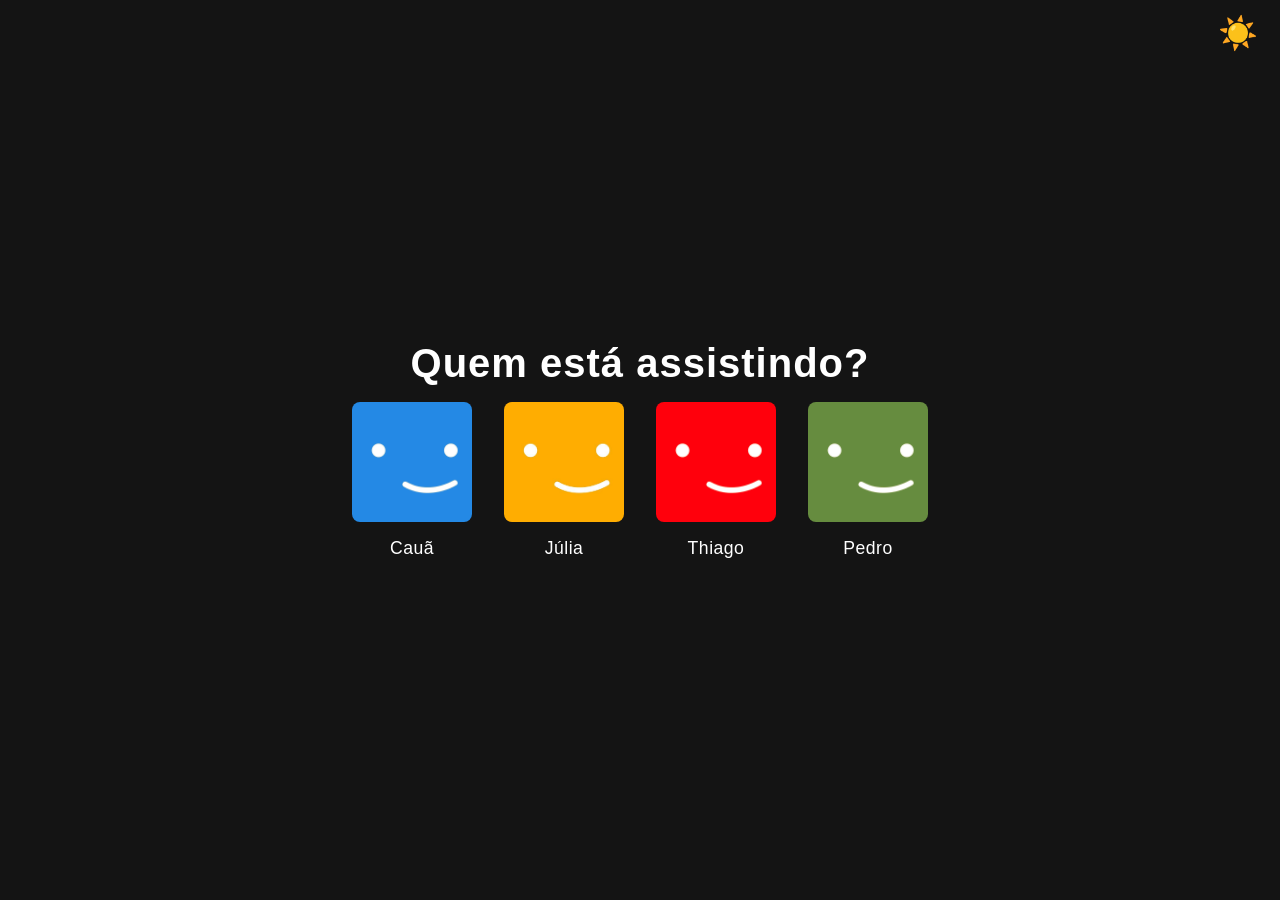
==== index.html @ ebf430b6 "Add files via upload" ====
<!DOCTYPE html>
<html lang="pt-br">
<head>
    <meta charset="UTF-8">
    <meta name="viewport" content="width=device-width, initial-scale=1.0">
    <title>Netflix</title>
    <link rel="stylesheet" href="style.css">
</head>
<body>
    <main>
        <div class="theme-toggle-container">
            <h1>Quem está assistindo?</h1>
            <button id="themeToggle" aria-label="Alternar entre modo escuro e claro">☀️</button>
        </div>
        <section aria-label="Perfis disponíveis">
            <ul class="profiles">
                        <li>
                            <a href="/catalogo/catalogo.html" class="profile">
                                <figure>
                                    <img src="/assets/perfil-1.jpg" alt="Perfil do Cauã">
                                    <figcaption>Cauã</figcaption>
                                </figure>
                            </a>
                        </li>
                        <li>
                            <a href="/catalogo/catalogo.html" class="profile">
                                <figure>
                                    <img src="/assets/perfil-2.jpg" alt="Perfil da Júlia">
                                    <figcaption>Júlia</figcaption>
                                </figure>
                            </a>
                        </li>
                        <li>
                            <a href="/catalogo/catalogo.html" class="profile">
                                <figure>
                                    <img src="/assets/perfil-3.jpg" alt="Perfil do Thiago">
                                    <figcaption>Thiago</figcaption>
                                </figure>
                            </a>
                        </li>
                        <li>
                            <a href="/catalogo/catalogo.html" class="profile">
                                <figure>
                                    <img src="/assets/perfil-4.jpg" alt="Perfil do Pedro">
                                    <figcaption>Pedro</figcaption>
                                </figure>
                            </a>
                        </li>
            </ul>
        </section>
    </main>
    <script src="index.js"></script>
</body>
</html>
---- style.css ----
:root {
    --bg-color: #141414;
    --text-color: #fff;
    --card-color: #222;
    --border-hover: #fff;
    --toggle-bg: #fff;
    --toggle-color: #141414;
}

body {
    background: var(--bg-color); /* Define a cor de fundo da página */
    color: var(--text-color); /* Define a cor do texto principal */
    font-family: 'Segoe UI', Arial, Helvetica, sans-serif; /* Define a fonte usada no site */
    margin: 0; /* Remove a margem padrão do body */
    min-height: 100vh; /* Garante que o body ocupe pelo menos toda a altura da tela */
    transition: background 0.25s ease, color 0.25s ease;
}

body.light-mode {
    --bg-color: #f2f2f2;
    --text-color: #1a1a1a;
    --card-color: #000000;
    --border-hover: #1a1a1a;
    --toggle-bg: #1a1a1a;
    --toggle-color: #fff;
}

body.dark-mode {
    --bg-color: #141414;
    --text-color: #fff;
    --card-color: #222;
    --border-hover: #fff;
    --toggle-bg: #fff;
    --toggle-color: #141414;
}

.theme-toggle-container {
    width: 100%;
    max-width: 600px;
    margin-bottom: 1rem;
    display: flex;
    align-items: center;
    justify-content: center;
    position: relative;
}

.theme-toggle-container h1 {
    width: 100%;
    text-align: center;
    margin: 0;
}

#themeToggle {
    position: fixed;
    top: 0.8rem;
    right: 1.5rem;
    z-index: 1000;
    background: transparent;
    color: inherit;
    border: none;
    border-radius: 50%;
    padding: 0.15rem;
    font-size: 2rem;
    line-height: 1;
    width: 2.5rem;
    height: 2.5rem;
    display: grid;
    place-items: center;
    cursor: pointer;
    transition: transform 0.2s ease, opacity 0.2s ease;
}

#themeToggle:hover {
    opacity: 0.8;
    transform: scale(1.05);
}

main {
    display: flex;
    /* Usa flexbox para layout */
    flex-direction: column;
    /* Organiza os elementos em coluna */
    align-items: center;
    /* Centraliza os itens horizontalmente */
    justify-content: center;
    /* Centraliza os itens verticalmente */
    min-height: 100vh;
    /* Garante altura mínima de 100% da tela */
}

h1 {
    font-size: 2.5rem;
    /* Define o tamanho da fonte do título */
    font-weight: bold;
    /* Deixa o texto em negrito */
    margin-bottom: 2rem;
    /* Espaço abaixo do título */
    letter-spacing: 1px;
    /* Espaçamento entre letras */
}

section[aria-label="Perfis disponíveis"] {
    width: 100%;
    /* Ocupa toda a largura disponível */
    max-width: 600px;
    /* Limita a largura máxima */
    display: flex;
    /* Usa flexbox */
    justify-content: center;
    /* Centraliza os perfis */
}

ul.profiles {
    display: flex;
    /* Usa flexbox para os perfis */
    gap: 2rem;
    /* Espaço entre os perfis */
    list-style: none;
    /* Remove marcadores de lista */
    padding: 0;
    /* Remove padding padrão */
    margin: 0;
    /* Remove margem padrão */
}

ul.profiles li {
    list-style: none;
    /* Remove marcadores de lista para itens */
}

ul.profiles ol {
    list-style: none;
    /* Remove marcadores de lista ordenada */
    padding: 0;
    /* Remove padding */
    margin: 0;
    /* Remove margem */
}

.profile {
    text-decoration: none;
    /* Remove sublinhado dos links */
    color: var(--text-color);
    /* Cor do texto dos links, adaptada ao tema */
    transition: transform 0.2s, box-shadow 0.2s;
    /* Suaviza animações de transformação e sombra */
}

body.light-mode .profile {
    color: #000;
    /* Nome do perfil em preto no modo claro */
}

body.dark-mode .profile {
    color: #fff;
    /* Nome do perfil em branco no modo escuro */
}

figure {
    margin: 0;
    /* Remove margem padrão */
    display: flex;
    /* Usa flexbox */
    flex-direction: column;
    /* Organiza em coluna */
    align-items: center;
    /* Centraliza itens */
}

img {
    width: 120px;
    /* Largura fixa da imagem */
    height: 120px;
    /* Altura fixa da imagem */
    border-radius: 8px;
    /* Bordas arredondadas */
    object-fit: cover;
    /* Mantém proporção da imagem */
    margin-bottom: 0.5rem;
    /* Espaço abaixo da imagem */
    background: var(--card-color);
    /* Cor de fundo da imagem */
    display: block;
    /* Exibe como bloco */
    border: 0px solid transparent;
    /* Borda inicial invisível, já reservada no box model */
    box-sizing: border-box;
    /* Garante que a borda não aumente o tamanho total */
    transition: box-shadow 0.2s, transform 0.2s;
}

img:hover {
    /* Usa sombra e escala suave para destacar, sem impacto abaixo no layout */
    box-shadow: 0 0 0 2px rgba(255,255,255,0.85);
    transform: translateY(-2px);
}

body.light-mode img:hover {
    box-shadow: 0 0 0 1px rgba(0,0,0,0.85);
    border-color: transparent;
    transform: translateY(-2px);
}

body.dark-mode img:hover {
    border-color: transparent;
}

body.light-mode img:hover {
    border: 1px solid #000;
    /* Borda preta ao passar o mouse no modo claro */
}

figcaption {
    font-size: 1.1rem;
    /* Tamanho da fonte da legenda */
    font-weight: 500;
    /* Peso da fonte */
    margin-top: 0.5rem;
    /* Espaço acima da legenda */
    letter-spacing: 0.5px;
    /* Espaçamento entre letras */
}

/* Responsividade */
@media (max-width: 1024px) {
    main {
        padding: 2rem;
        /* Ajusta padding em telas menores */
    }

    h1 {
        font-size: 3rem;
        /* Reduz tamanho do título */
        margin-bottom: 2rem;
        /* Menor gap abaixo do título */
        text-align: center;
        /* Centraliza o título */
    }

    section[aria-label="Perfis disponíveis"] {
        max-width: 100%;
        /* Usa quase toda largura */
    }

    ul.profiles {
        gap: 2rem;
        /* Espaço de perfis reduzido */
    }

    img {
        width: 150px;
        /* Imagem menor */
        height: 150px;
        /* Imagem menor */
    }
        figcaption {
        font-size: 1.5rem;
        /* Legenda menor */
    }
}

@media (max-width: 768px) {
    main {
        min-height: 50rem;
        /* Ajusta altura para conteúdo */
        padding: 2rem 1rem;
        /* Espaçamento lateral */
    }

    h1 {
        font-size: 2rem;
        /* Título menor para tablets */
        margin-bottom: 3rem;
        /* Menor gap */
    }

    section[aria-label="Perfis disponíveis"] {
        max-width: 100%;
        /* Usa toda largura disponível */
        padding: 0;
        /* Remove padding extra */
    }

    ul.profiles {
        gap: 1.5rem;
        /* Menor espaçamento */
        flex-wrap: wrap;
        /* Quebra linhas se precisar */
        justify-content: center;
        /* Centraliza perfis */
    }

    .profile {
        width: 100px;
        /* Largura fixa para itens */
    }

    img {
        width: 100px;
        /* Ajuste de tamanho */
        height: 100px;
        /* Ajuste de tamanho */
    }

    figcaption {
        font-size: 1.4rem;
        /* Legenda menor */
    }
}

@media (max-width: 480px) {
    body {
        font-size: 14px;
        /* Texto mais legível em mobile */
    }

    h1 {
        font-size: 1.6rem;
        /* Título móvel mais compacto */
        margin-bottom: 1rem;
        /* Espaço reduzido */
    }

    ul.profiles {
        gap: 4.1rem;
        /* Menor espaçamento entre perfis */
    }

    img {
        width: 90px;
        /* Imagem bem menor */
        height: 90px;
        /* Imagem bem menor */
    }

    figcaption {
        font-size: 0.95rem;
        /* Legenda móvel */
    }
}
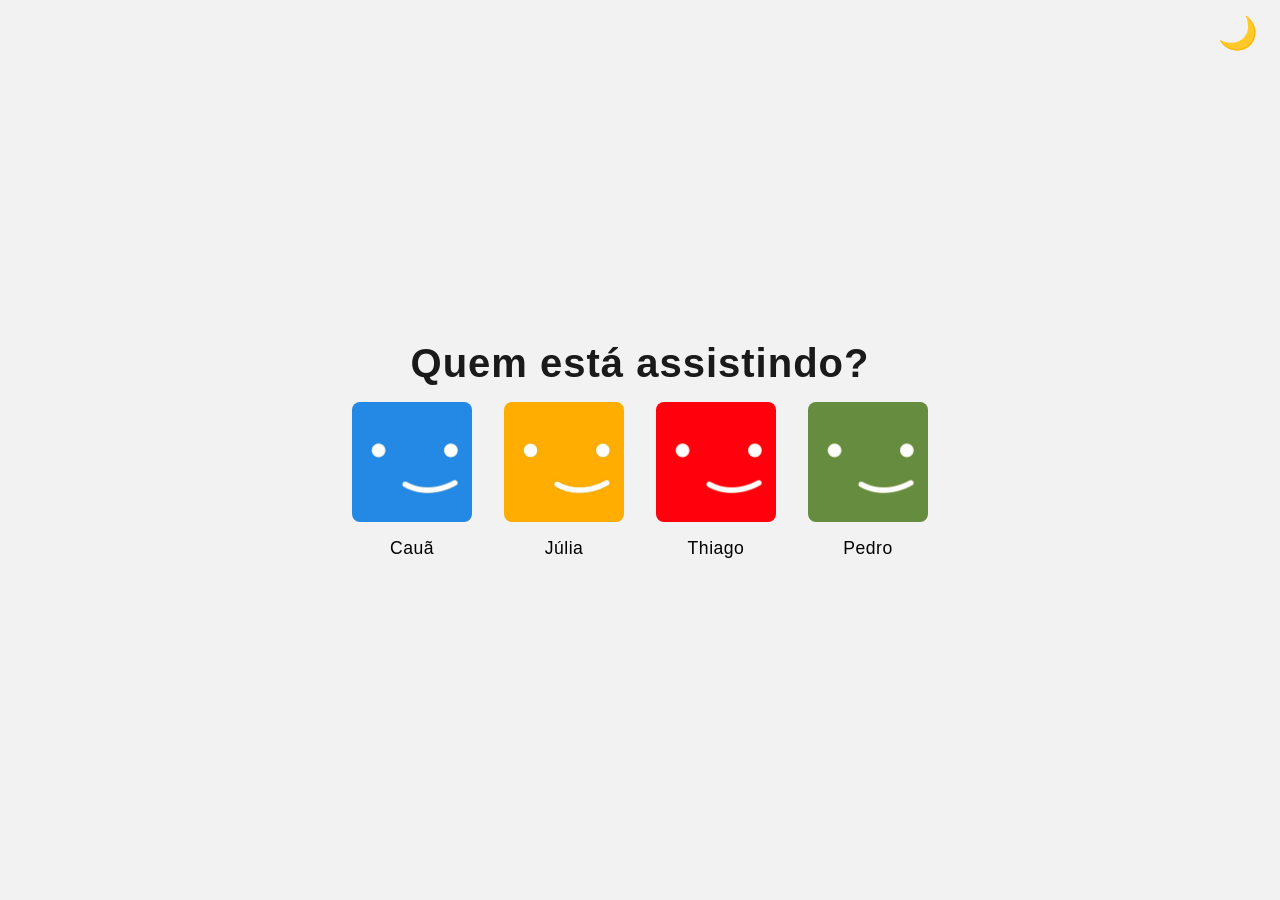
==== commit a409b103: "Add files via upload" ====
--- a/index.html
+++ b/index.html
@@ -1,13 +1,16 @@
 <!DOCTYPE html>
 <html lang="pt-br">
+
 <head>
     <meta charset="UTF-8">
     <meta name="viewport" content="width=device-width, initial-scale=1.0">
     <title>Netflix</title>
+    <link href="https://fonts.googleapis.com/css2?family=Geist:wght@100..900&display=swap" rel="stylesheet">
     <link rel="stylesheet" href="style.css">
 </head>
+
 <body>
-    <main>
+    <main class="conteudo-principal">
         <div class="theme-toggle-container">
             <h1>Quem está assistindo?</h1>
             <button id="themeToggle" aria-label="Alternar entre modo escuro e claro">☀️</button>
@@ -15,40 +18,43 @@
         <section aria-label="Perfis disponíveis">
             <ul class="profiles">
                         <li>
-                            <a href="/catalogo/catalogo.html" class="profile">
-                                <figure>
-                                    <img src="/assets/perfil-1.jpg" alt="Perfil do Cauã">
+                            <a href="catalogo/catalogo.html" class="profile">
+                                <figure class="avatar-container">
+                                    <img src="assets/perfil-1.jpg" alt="Perfil do Cauã">
                                     <figcaption>Cauã</figcaption>
                                 </figure>
                             </a>
                         </li>
                         <li>
-                            <a href="/catalogo/catalogo.html" class="profile">
+                            <a href="catalogo/catalogo.html" class="profile">
                                 <figure>
-                                    <img src="/assets/perfil-2.jpg" alt="Perfil da Júlia">
+                                    <img src="assets/perfil-2.jpg" alt="Perfil da Júlia">
                                     <figcaption>Júlia</figcaption>
                                 </figure>
                             </a>
                         </li>
                         <li>
-                            <a href="/catalogo/catalogo.html" class="profile">
+                            <a href="catalogo/catalogo.html" class="profile">
                                 <figure>
-                                    <img src="/assets/perfil-3.jpg" alt="Perfil do Thiago">
+                                    <img src="assets/perfil-3.jpg" alt="Perfil do Thiago">
                                     <figcaption>Thiago</figcaption>
                                 </figure>
                             </a>
                         </li>
                         <li>
-                            <a href="/catalogo/catalogo.html" class="profile">
+                            <a href="catalogo/catalogo.html" class="profile">
                                 <figure>
-                                    <img src="/assets/perfil-4.jpg" alt="Perfil do Pedro">
+                                    <img src="assets/perfil-4.jpg" alt="Perfil do Pedro">
                                     <figcaption>Pedro</figcaption>
                                 </figure>
                             </a>
                         </li>
             </ul>
         </section>
+
     </main>
-    <script src="index.js"></script>
+
+    <script type="module" src="js/index.js"></script>
 </body>
+
 </html>
